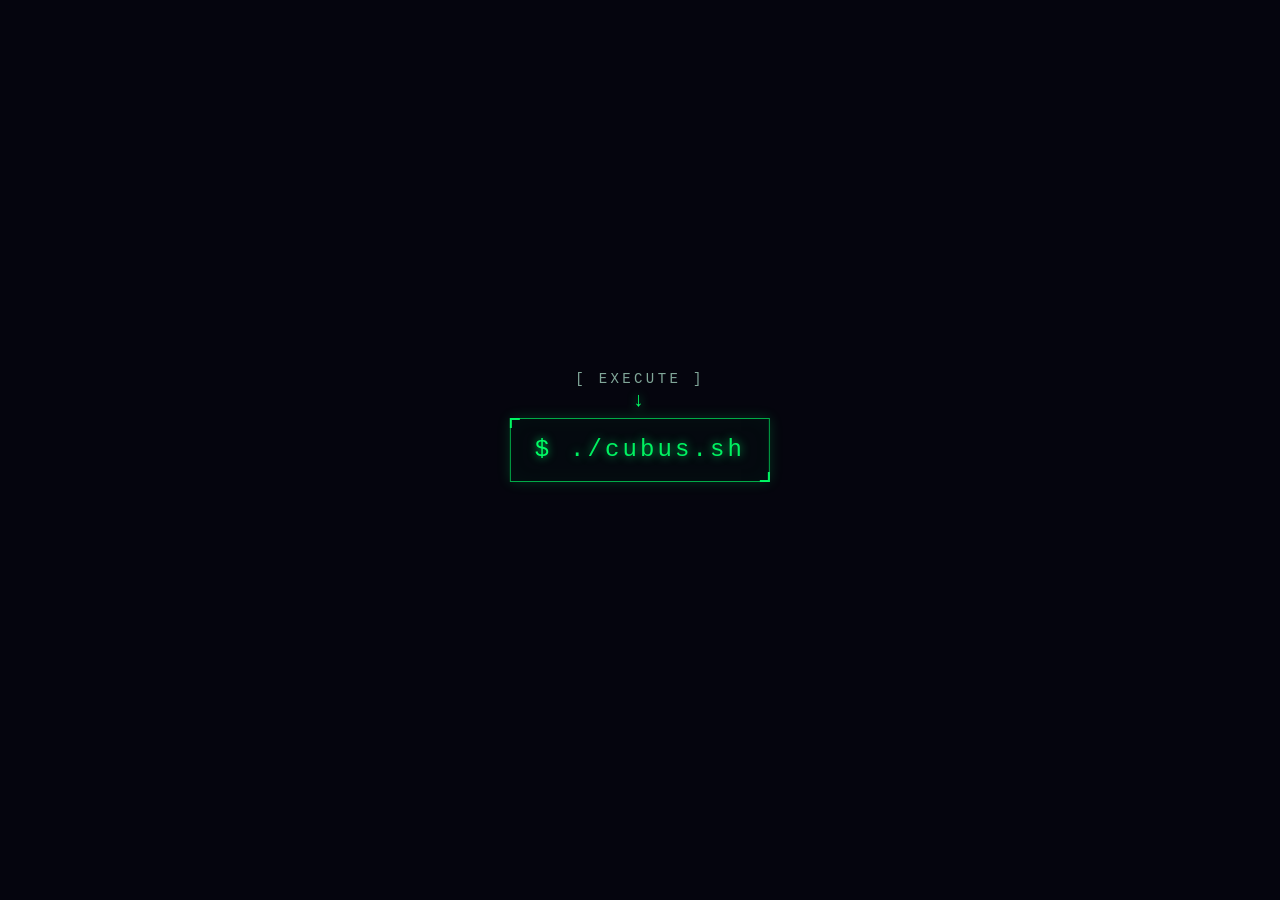
==== sites/main/index.html @ e2fb719c "Add Docker deployment for main site" ====
<!doctype html>
<html lang="en">
<head>
  <meta charset="utf-8">
  <meta name="viewport" content="width=device-width, initial-scale=1, viewport-fit=cover">
  <meta name="theme-color" content="#08080c">
  <title>cubus.sh</title>
  <link rel="stylesheet" href="static/css/style.css">
</head>
<body class="booting">
  <canvas id="scene" tabindex="0" aria-label="Interactive three-dimensional cubus navigation"></canvas>
  <button id="terminal-launch" class="terminal-header boot-launch" type="button" aria-label="Execute cubus.sh">
    <span class="prompt">$</span> ./cubus.sh
  </button>
  <div id="boot-prompt" class="boot-prompt" aria-hidden="false">
    <span>[ EXECUTE ]</span>
    <span class="boot-arrow" aria-hidden="true">↓</span>
  </div>
  <div class="corner-mark">SYS / DIMENSIONAL-01</div>
  <div class="hud"><span class="accent" id="mode">CORE ONLINE</span><br><span id="hint">CLICK THE CUBE TO SPLIT</span></div>

  <script src="static/js/script.js"></script>
</body>
</html>
---- sites/main/static/css/style.css ----
:root {
      color-scheme: dark;
      --void: #05050e;
      --signal: #00ff66;
      --signal-dim: rgba(0, 255, 102, .58);
      --ice: #efffff;
    }

    * { box-sizing: border-box; }

    html,
    body {
      width: 100%;
      height: 100%;
      margin: 0;
      overflow: hidden;
      background: var(--void);
    }

    body {
      position: relative;
      color: var(--ice);
      font-family: "SFMono-Regular", Consolas, "Liberation Mono", Menlo, monospace;
      -webkit-font-smoothing: antialiased;
    }

    #scene {
      display: block;
      width: 100vw;
      height: 100vh;
      outline: none;
      touch-action: none;
      cursor: default;
      opacity: 0;
      visibility: hidden;
      pointer-events: none;
      transition: opacity 180ms ease-out;
    }

    #scene.is-visible {
      opacity: 1;
      visibility: visible;
      pointer-events: auto;
    }

    .terminal-header {
      position: fixed;
      z-index: 2;
      top: max(18px, env(safe-area-inset-top));
      left: 50%;
      transform: translateX(-50%);
      padding: 8px 13px 9px;
      color: rgba(0, 255, 102, .82);
      background: rgba(8, 8, 12, .48);
      border: 1px solid rgba(0, 255, 102, .11);
      box-shadow: 0 0 18px rgba(0, 255, 102, .045);
      font-size: clamp(11px, 1.2vw, 13px);
      line-height: 1;
      letter-spacing: .16em;
      white-space: nowrap;
      user-select: none;
      pointer-events: none;
      appearance: none;
      border-radius: 0;
      font: inherit;
      transition:
        top 680ms cubic-bezier(.22, .8, .2, 1),
        transform 680ms cubic-bezier(.22, .8, .2, 1),
        padding 680ms cubic-bezier(.22, .8, .2, 1),
        font-size 680ms cubic-bezier(.22, .8, .2, 1),
        letter-spacing 680ms cubic-bezier(.22, .8, .2, 1),
        background 260ms ease,
        border-color 260ms ease,
        box-shadow 260ms ease,
        color 260ms ease;
    }

    .boot-launch {
      top: 50%;
      transform: translate(-50%, -50%);
      z-index: 4;
      padding: 17px 24px 18px;
      color: rgba(0, 255, 102, .94);
      background: rgba(5, 12, 17, .72);
      border-color: rgba(0, 255, 102, .66);
      box-shadow:
        0 0 12px rgba(0, 255, 102, .18),
        inset 0 0 20px rgba(0, 255, 102, .035);
      font-size: clamp(18px, 2.2vw, 24px);
      letter-spacing: .13em;
      cursor: pointer;
      pointer-events: auto;
      text-shadow: 0 0 10px rgba(0, 255, 102, .72);
    }

    .boot-launch::before,
    .boot-launch::after {
      position: absolute;
      width: 8px;
      height: 8px;
      content: "";
      border-color: rgba(0, 255, 102, .9);
      pointer-events: none;
    }

    .boot-launch::before {
      top: -1px;
      left: -1px;
      border-top: 2px solid;
      border-left: 2px solid;
    }

    .boot-launch::after {
      right: -1px;
      bottom: -1px;
      border-right: 2px solid;
      border-bottom: 2px solid;
    }

    .boot-launch:hover,
    .boot-launch:focus-visible {
      color: #ffffff;
      border-color: rgba(0, 255, 102, .98);
      background: rgba(0, 38, 30, .72);
      box-shadow:
        0 0 20px rgba(0, 255, 102, .3),
        inset 0 0 24px rgba(0, 255, 102, .09);
      outline: none;
    }

    .boot-launch.is-docking {
      top: max(18px, env(safe-area-inset-top));
      transform: translateX(-50%);
      padding: 8px 13px 9px;
      color: rgba(0, 255, 102, .82);
      background: rgba(8, 8, 12, .48);
      border-color: rgba(0, 255, 102, .11);
      box-shadow: 0 0 18px rgba(0, 255, 102, .045);
      font-size: clamp(11px, 1.2vw, 13px);
      letter-spacing: .16em;
      cursor: default;
      pointer-events: none;
      text-shadow: none;
    }

    .boot-prompt {
      position: fixed;
      z-index: 3;
      top: calc(50% - 78px);
      left: 50%;
      display: grid;
      gap: 8px;
      justify-items: center;
      color: rgba(197, 255, 229, .65);
      font-size: clamp(11px, 1.2vw, 14px);
      letter-spacing: .24em;
      line-height: 1;
      pointer-events: none;
      transform: translateX(-50%);
      transition: opacity 130ms ease, transform 180ms ease;
      user-select: none;
    }

    .boot-prompt.is-hidden {
      opacity: 0;
      transform: translate(-50%, -10px);
      visibility: hidden;
    }

    .boot-arrow {
      color: #00ff66;
      font-size: 20px;
      line-height: .7;
      text-shadow: 0 0 10px rgba(0, 255, 102, .8);
      animation: boot-arrow-pulse 1.15s ease-in-out infinite;
    }

    @keyframes boot-arrow-pulse {
      0%, 100% { opacity: .48; transform: translateY(-1px); }
      50% { opacity: 1; transform: translateY(4px); }
    }

    .terminal-header .prompt {
      color: var(--signal);
      text-shadow: 0 0 8px rgba(0, 255, 102, .7);
    }

    .hud {
      position: fixed;
      z-index: 2;
      right: max(20px, env(safe-area-inset-right));
      bottom: max(19px, env(safe-area-inset-bottom));
      color: rgba(222, 255, 243, .38);
      font-size: 9px;
      line-height: 1.55;
      letter-spacing: .15em;
      text-align: right;
      text-transform: uppercase;
      pointer-events: none;
      user-select: none;
      transition: opacity 240ms ease;
    }

    .hud .accent { color: rgba(0, 255, 102, .66); }

    .corner-mark {
      position: fixed;
      z-index: 2;
      left: max(20px, env(safe-area-inset-left));
      bottom: max(19px, env(safe-area-inset-bottom));
      color: rgba(255, 255, 255, .2);
      font-size: 9px;
      letter-spacing: .14em;
      pointer-events: none;
      user-select: none;
      transition: opacity 240ms ease;
    }

    body.booting .hud,
    body.booting .corner-mark {
      opacity: 0;
    }

    @media (max-width: 560px) {
      .terminal-header { letter-spacing: .1em; }
      .hud,
      .corner-mark { font-size: 8px; }
      .boot-prompt { letter-spacing: .16em; }
    }
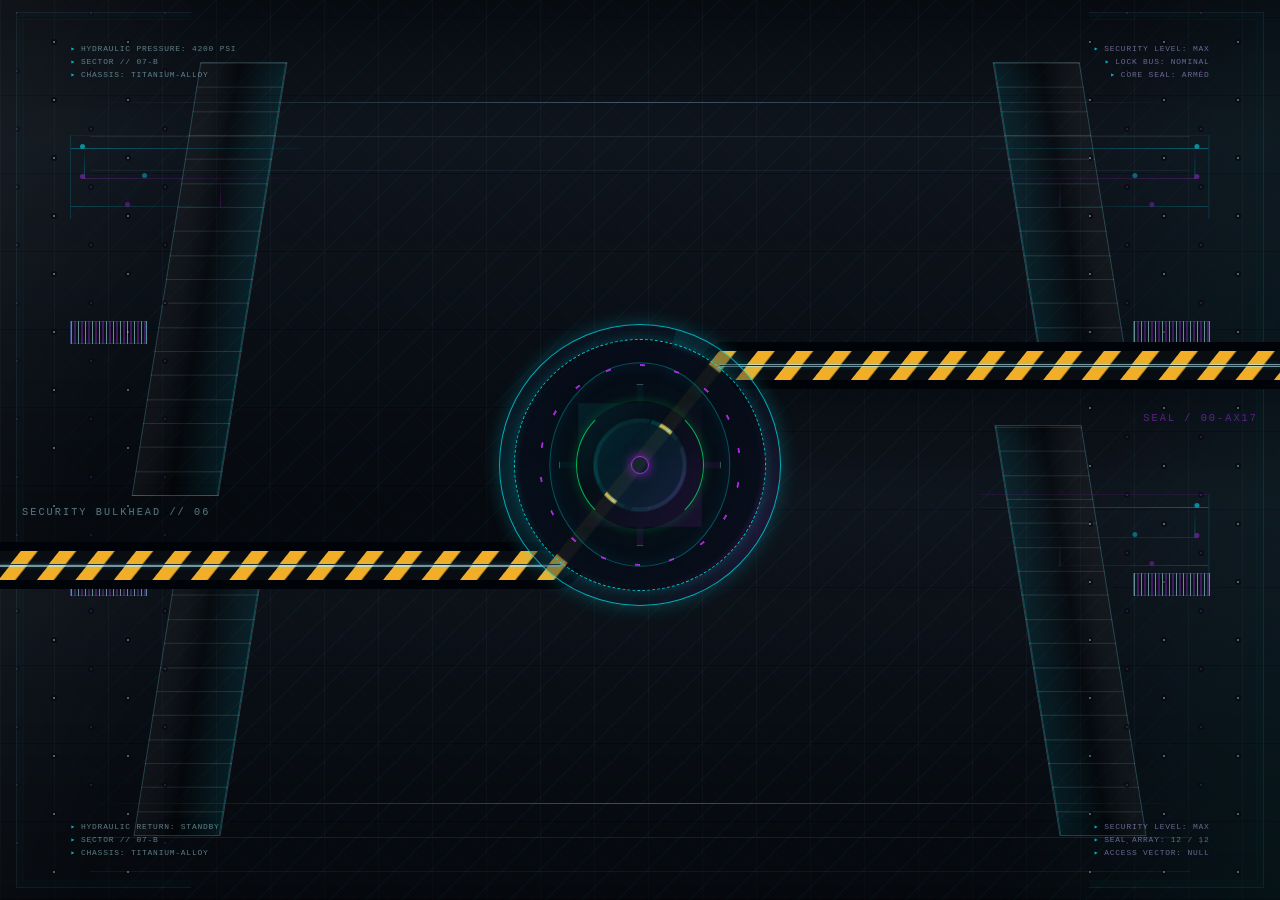
==== commit eb909d5b: "Refine bulkhead seam transition" ====
--- a/sites/main/index.html
+++ b/sites/main/index.html
@@ -9,13 +9,84 @@
 </head>
 <body class="booting">
   <canvas id="scene" tabindex="0" aria-label="Interactive three-dimensional cubus navigation"></canvas>
-  <button id="terminal-launch" class="terminal-header boot-launch" type="button" aria-label="Execute cubus.sh">
-    <span class="prompt">$</span> ./cubus.sh
+  <div id="bulkhead" class="bulkhead" aria-label="Security bulkhead locked">
+    <section class="bulkhead-panel bulkhead-panel--top" aria-hidden="true">
+      <div class="bulkhead-panel__grid"></div>
+      <svg class="bulkhead-panel__seam-art" viewBox="0 0 1600 900" preserveAspectRatio="none" aria-hidden="true">
+        <defs>
+          <pattern id="bulkhead-hazard-top" width="34" height="34" patternUnits="userSpaceOnUse" patternTransform="rotate(45)">
+            <rect width="34" height="34" fill="#090c11"></rect>
+            <rect width="15" height="34" fill="#f2ae26"></rect>
+          </pattern>
+        </defs>
+        <path class="bulkhead-seam__gasket" d="M 0 565 H 700 L 900 365 H 1600"></path>
+        <path class="bulkhead-seam__hazard" stroke="url(#bulkhead-hazard-top)" d="M 0 565 H 700 L 900 365 H 1600"></path>
+        <path class="bulkhead-seam__bevel" d="M 0 565 H 700 L 900 365 H 1600"></path>
+      </svg>
+      <div class="bulkhead-panel__bolt-field"></div>
+      <div class="bulkhead-panel__rib bulkhead-panel__rib--left"></div>
+      <div class="bulkhead-panel__rib bulkhead-panel__rib--right"></div>
+      <div class="bulkhead-panel__circuit bulkhead-panel__circuit--left"></div>
+      <div class="bulkhead-panel__circuit bulkhead-panel__circuit--right"></div>
+      <div class="bulkhead-panel__barcode bulkhead-panel__barcode--left"></div>
+      <div class="bulkhead-panel__barcode bulkhead-panel__barcode--right"></div>
+      <div class="bulkhead-panel__data bulkhead-panel__data--left">
+        <span>HYDRAULIC PRESSURE: 4200 PSI</span>
+        <span>SECTOR // 07-B</span>
+        <span>CHASSIS: TITANIUM-ALLOY</span>
+      </div>
+      <div class="bulkhead-panel__data bulkhead-panel__data--right">
+        <span>SECURITY LEVEL: MAX</span>
+        <span>LOCK BUS: NOMINAL</span>
+        <span>CORE SEAL: ARMED</span>
+      </div>
+      <span class="bulkhead-panel__stamp">SECURITY BULKHEAD // 06</span>
+      <span class="bulkhead-panel__serial">OBSIDIAN / LOCKED</span>
+    </section>
+    <section class="bulkhead-panel bulkhead-panel--bottom" aria-hidden="true">
+      <div class="bulkhead-panel__grid"></div>
+      <svg class="bulkhead-panel__seam-art" viewBox="0 0 1600 900" preserveAspectRatio="none" aria-hidden="true">
+        <defs>
+          <pattern id="bulkhead-hazard-bottom" width="34" height="34" patternUnits="userSpaceOnUse" patternTransform="rotate(45)">
+            <rect width="34" height="34" fill="#090c11"></rect>
+            <rect width="15" height="34" fill="#f2ae26"></rect>
+          </pattern>
+        </defs>
+        <path class="bulkhead-seam__gasket" d="M 0 565 H 700 L 900 365 H 1600"></path>
+        <path class="bulkhead-seam__hazard" stroke="url(#bulkhead-hazard-bottom)" d="M 0 565 H 700 L 900 365 H 1600"></path>
+        <path class="bulkhead-seam__bevel" d="M 0 565 H 700 L 900 365 H 1600"></path>
+      </svg>
+      <div class="bulkhead-panel__bolt-field"></div>
+      <div class="bulkhead-panel__rib bulkhead-panel__rib--left"></div>
+      <div class="bulkhead-panel__rib bulkhead-panel__rib--right"></div>
+      <div class="bulkhead-panel__circuit bulkhead-panel__circuit--left"></div>
+      <div class="bulkhead-panel__circuit bulkhead-panel__circuit--right"></div>
+      <div class="bulkhead-panel__barcode bulkhead-panel__barcode--left"></div>
+      <div class="bulkhead-panel__barcode bulkhead-panel__barcode--right"></div>
+      <div class="bulkhead-panel__data bulkhead-panel__data--left">
+        <span>HYDRAULIC RETURN: STANDBY</span>
+        <span>SECTOR // 07-B</span>
+        <span>CHASSIS: TITANIUM-ALLOY</span>
+      </div>
+      <div class="bulkhead-panel__data bulkhead-panel__data--right">
+        <span>SECURITY LEVEL: MAX</span>
+        <span>SEAL ARRAY: 12 / 12</span>
+        <span>ACCESS VECTOR: NULL</span>
+      </div>
+      <span class="bulkhead-panel__stamp">UNAUTHORIZED ACCESS PROHIBITED</span>
+      <span class="bulkhead-panel__serial">SEAL / 00-AX17</span>
+    </section>
+  </div>
+  <div class="terminal-header terminal-header--fixed" aria-label="cubus.sh terminal label">
+    <span class="prompt">$</span><span class="terminal-header__path">&nbsp;./cubus.sh</span>
+  </div>
+  <button id="terminal-launch" class="boot-launch" type="button" aria-label="Unlock security bulkhead">
+    <span class="dial-ring dial-ring--outer" aria-hidden="true"></span>
+    <span class="dial-ring dial-ring--middle" aria-hidden="true"></span>
+    <span class="dial-ring dial-ring--inner" aria-hidden="true"></span>
+    <span class="dial-lock" aria-hidden="true"></span>
+    <span class="dial-flare" aria-hidden="true"></span>
   </button>
-  <div id="boot-prompt" class="boot-prompt" aria-hidden="false">
-    <span>[ EXECUTE ]</span>
-    <span class="boot-arrow" aria-hidden="true">↓</span>
-  </div>
   <div class="corner-mark">SYS / DIMENSIONAL-01</div>
   <div class="hud"><span class="accent" id="mode">CORE ONLINE</span><br><span id="hint">CLICK THE CUBE TO SPLIT</span></div>
 
--- a/sites/main/static/css/style.css
+++ b/sites/main/static/css/style.css
@@ -1,229 +1,533 @@
-    :root {
-      color-scheme: dark;
-      --void: #05050e;
-      --signal: #00ff66;
-      --signal-dim: rgba(0, 255, 102, .58);
-      --ice: #efffff;
-    }
-
-    * { box-sizing: border-box; }
-
-    html,
-    body {
-      width: 100%;
-      height: 100%;
-      margin: 0;
-      overflow: hidden;
-      background: var(--void);
-    }
-
-    body {
-      position: relative;
-      color: var(--ice);
-      font-family: "SFMono-Regular", Consolas, "Liberation Mono", Menlo, monospace;
-      -webkit-font-smoothing: antialiased;
-    }
-
-    #scene {
-      display: block;
-      width: 100vw;
-      height: 100vh;
-      outline: none;
-      touch-action: none;
-      cursor: default;
-      opacity: 0;
-      visibility: hidden;
-      pointer-events: none;
-      transition: opacity 180ms ease-out;
-    }
-
-    #scene.is-visible {
-      opacity: 1;
-      visibility: visible;
-      pointer-events: auto;
-    }
-
-    .terminal-header {
-      position: fixed;
-      z-index: 2;
-      top: max(18px, env(safe-area-inset-top));
-      left: 50%;
-      transform: translateX(-50%);
-      padding: 8px 13px 9px;
-      color: rgba(0, 255, 102, .82);
-      background: rgba(8, 8, 12, .48);
-      border: 1px solid rgba(0, 255, 102, .11);
-      box-shadow: 0 0 18px rgba(0, 255, 102, .045);
-      font-size: clamp(11px, 1.2vw, 13px);
-      line-height: 1;
-      letter-spacing: .16em;
-      white-space: nowrap;
-      user-select: none;
-      pointer-events: none;
-      appearance: none;
-      border-radius: 0;
-      font: inherit;
-      transition:
-        top 680ms cubic-bezier(.22, .8, .2, 1),
-        transform 680ms cubic-bezier(.22, .8, .2, 1),
-        padding 680ms cubic-bezier(.22, .8, .2, 1),
-        font-size 680ms cubic-bezier(.22, .8, .2, 1),
-        letter-spacing 680ms cubic-bezier(.22, .8, .2, 1),
-        background 260ms ease,
-        border-color 260ms ease,
-        box-shadow 260ms ease,
-        color 260ms ease;
-    }
-
-    .boot-launch {
-      top: 50%;
-      transform: translate(-50%, -50%);
-      z-index: 4;
-      padding: 17px 24px 18px;
-      color: rgba(0, 255, 102, .94);
-      background: rgba(5, 12, 17, .72);
-      border-color: rgba(0, 255, 102, .66);
-      box-shadow:
-        0 0 12px rgba(0, 255, 102, .18),
-        inset 0 0 20px rgba(0, 255, 102, .035);
-      font-size: clamp(18px, 2.2vw, 24px);
-      letter-spacing: .13em;
-      cursor: pointer;
-      pointer-events: auto;
-      text-shadow: 0 0 10px rgba(0, 255, 102, .72);
-    }
-
-    .boot-launch::before,
-    .boot-launch::after {
-      position: absolute;
-      width: 8px;
-      height: 8px;
-      content: "";
-      border-color: rgba(0, 255, 102, .9);
-      pointer-events: none;
-    }
-
-    .boot-launch::before {
-      top: -1px;
-      left: -1px;
-      border-top: 2px solid;
-      border-left: 2px solid;
-    }
-
-    .boot-launch::after {
-      right: -1px;
-      bottom: -1px;
-      border-right: 2px solid;
-      border-bottom: 2px solid;
-    }
-
-    .boot-launch:hover,
-    .boot-launch:focus-visible {
-      color: #ffffff;
-      border-color: rgba(0, 255, 102, .98);
-      background: rgba(0, 38, 30, .72);
-      box-shadow:
-        0 0 20px rgba(0, 255, 102, .3),
-        inset 0 0 24px rgba(0, 255, 102, .09);
-      outline: none;
-    }
-
-    .boot-launch.is-docking {
-      top: max(18px, env(safe-area-inset-top));
-      transform: translateX(-50%);
-      padding: 8px 13px 9px;
-      color: rgba(0, 255, 102, .82);
-      background: rgba(8, 8, 12, .48);
-      border-color: rgba(0, 255, 102, .11);
-      box-shadow: 0 0 18px rgba(0, 255, 102, .045);
-      font-size: clamp(11px, 1.2vw, 13px);
-      letter-spacing: .16em;
-      cursor: default;
-      pointer-events: none;
-      text-shadow: none;
-    }
-
-    .boot-prompt {
-      position: fixed;
-      z-index: 3;
-      top: calc(50% - 78px);
-      left: 50%;
-      display: grid;
-      gap: 8px;
-      justify-items: center;
-      color: rgba(197, 255, 229, .65);
-      font-size: clamp(11px, 1.2vw, 14px);
-      letter-spacing: .24em;
-      line-height: 1;
-      pointer-events: none;
-      transform: translateX(-50%);
-      transition: opacity 130ms ease, transform 180ms ease;
-      user-select: none;
-    }
-
-    .boot-prompt.is-hidden {
-      opacity: 0;
-      transform: translate(-50%, -10px);
-      visibility: hidden;
-    }
-
-    .boot-arrow {
-      color: #00ff66;
-      font-size: 20px;
-      line-height: .7;
-      text-shadow: 0 0 10px rgba(0, 255, 102, .8);
-      animation: boot-arrow-pulse 1.15s ease-in-out infinite;
-    }
-
-    @keyframes boot-arrow-pulse {
-      0%, 100% { opacity: .48; transform: translateY(-1px); }
-      50% { opacity: 1; transform: translateY(4px); }
-    }
-
-    .terminal-header .prompt {
-      color: var(--signal);
-      text-shadow: 0 0 8px rgba(0, 255, 102, .7);
-    }
-
-    .hud {
-      position: fixed;
-      z-index: 2;
-      right: max(20px, env(safe-area-inset-right));
-      bottom: max(19px, env(safe-area-inset-bottom));
-      color: rgba(222, 255, 243, .38);
-      font-size: 9px;
-      line-height: 1.55;
-      letter-spacing: .15em;
-      text-align: right;
-      text-transform: uppercase;
-      pointer-events: none;
-      user-select: none;
-      transition: opacity 240ms ease;
-    }
-
-    .hud .accent { color: rgba(0, 255, 102, .66); }
-
-    .corner-mark {
-      position: fixed;
-      z-index: 2;
-      left: max(20px, env(safe-area-inset-left));
-      bottom: max(19px, env(safe-area-inset-bottom));
-      color: rgba(255, 255, 255, .2);
-      font-size: 9px;
-      letter-spacing: .14em;
-      pointer-events: none;
-      user-select: none;
-      transition: opacity 240ms ease;
-    }
-
-    body.booting .hud,
-    body.booting .corner-mark {
-      opacity: 0;
-    }
-
-    @media (max-width: 560px) {
-      .terminal-header { letter-spacing: .1em; }
-      .hud,
-      .corner-mark { font-size: 8px; }
-      .boot-prompt { letter-spacing: .16em; }
-    }
+:root {
+  color-scheme: dark;
+  --void: #05050e;
+  --signal: #00ff66;
+  --signal-dim: rgba(0, 255, 102, .58);
+  --ice: #efffff;
+  --cyan: #00f0ff;
+  --purple: #c62cff;
+  --gunmetal: #0c121a;
+}
+
+* { box-sizing: border-box; }
+
+html,
+body {
+  width: 100%;
+  height: 100%;
+  margin: 0;
+  overflow: hidden;
+  background: var(--void);
+}
+
+body {
+  position: relative;
+  color: var(--ice);
+  font-family: "SFMono-Regular", Consolas, "Liberation Mono", Menlo, monospace;
+  -webkit-font-smoothing: antialiased;
+}
+
+#scene {
+  display: block;
+  width: 100vw;
+  height: 100vh;
+  outline: none;
+  touch-action: none;
+  cursor: default;
+  opacity: 1;
+  visibility: visible;
+  pointer-events: none;
+}
+
+#scene.is-visible { pointer-events: auto; }
+
+.bulkhead {
+  position: fixed;
+  z-index: 5;
+  inset: 0;
+  overflow: hidden;
+  pointer-events: none;
+}
+
+.bulkhead[hidden] { display: none; }
+
+.bulkhead-panel {
+  position: absolute;
+  z-index: 1;
+  left: 0;
+  width: 100%;
+  height: 62.777778%;
+  overflow: hidden;
+  isolation: isolate;
+  background-color: #090e15;
+  background-image:
+    linear-gradient(105deg, rgba(255, 255, 255, .035), transparent 16%, transparent 79%, rgba(0, 240, 255, .045)),
+    linear-gradient(0deg, rgba(0, 0, 0, .42), transparent 38%, rgba(87, 109, 127, .075) 75%, rgba(0, 0, 0, .22)),
+    repeating-linear-gradient(90deg, rgba(173, 215, 231, .035) 0 1px, transparent 1px 54px),
+    repeating-linear-gradient(0deg, rgba(0, 0, 0, .32) 0 1px, transparent 1px 78px);
+  border-color: rgba(153, 205, 222, .17);
+  border-style: solid;
+  will-change: transform;
+  transition: transform 800ms cubic-bezier(.65, 0, .35, 1), filter 180ms ease;
+}
+
+.bulkhead-panel::after {
+  position: absolute;
+  z-index: 1;
+  right: 7%;
+  left: 7%;
+  height: 1px;
+  content: "";
+  background: linear-gradient(90deg, transparent, rgba(167, 230, 255, .32), transparent);
+  box-shadow: 0 34px 0 rgba(129, 172, 194, .12), 0 68px 0 rgba(129, 172, 194, .08);
+}
+
+.bulkhead-panel--top {
+  top: 0;
+  border-width: 0 0 1px;
+  clip-path: polygon(
+    0 0,
+    100% 0,
+    100% 64.601770%,
+    56.25% 64.601770%,
+    43.75% 100%,
+    0 100%
+  );
+}
+
+.bulkhead-panel--top::after { top: 18%; }
+
+.bulkhead-panel--bottom {
+  top: 40.555556%;
+  bottom: auto;
+  height: 59.444444%;
+  border-width: 1px 0 0;
+  clip-path: polygon(
+    0 37.383178%,
+    43.75% 37.383178%,
+    56.25% 0,
+    100% 0,
+    100% 100%,
+    0 100%
+  );
+}
+
+.bulkhead-panel--bottom::after { bottom: 18%; }
+
+.bulkhead.is-authenticating .bulkhead-panel { filter: brightness(1.16) saturate(1.15); }
+.bulkhead.is-opening .bulkhead-panel--top { transform: translateY(-104%); }
+.bulkhead.is-opening .bulkhead-panel--bottom { transform: translateY(104%); }
+
+.bulkhead-panel__grid {
+  position: absolute;
+  inset: 0;
+  opacity: .45;
+  background:
+    linear-gradient(135deg, transparent 48%, rgba(0, 240, 255, .09) 49% 50%, transparent 51%) 0 0 / 36px 36px,
+    linear-gradient(45deg, transparent 48%, rgba(198, 44, 255, .06) 49% 50%, transparent 51%) 0 0 / 36px 36px;
+  mask-image: linear-gradient(90deg, transparent, #000 15% 85%, transparent);
+}
+
+.bulkhead-panel__seam-art {
+  position: absolute;
+  z-index: 4;
+  top: 0;
+  left: 0;
+  width: 100vw;
+  height: 100vh;
+  overflow: visible;
+  pointer-events: none;
+}
+
+.bulkhead-panel--bottom .bulkhead-panel__seam-art { top: -40.555556vh; }
+
+.bulkhead-seam__gasket,
+.bulkhead-seam__hazard,
+.bulkhead-seam__bevel {
+  fill: none;
+  stroke-linecap: butt;
+  stroke-linejoin: bevel;
+}
+
+.bulkhead-seam__gasket {
+  stroke: rgba(1, 4, 8, .98);
+  stroke-width: 46;
+}
+
+.bulkhead-seam__hazard {
+  stroke-width: 28;
+}
+
+.bulkhead-seam__bevel {
+  stroke: rgba(203, 244, 255, .56);
+  stroke-width: 2;
+  filter: drop-shadow(0 0 2px rgba(0, 240, 255, .46));
+}
+
+.bulkhead-panel__bolt-field {
+  position: absolute;
+  z-index: 1;
+  inset: 12px 16px;
+  opacity: .68;
+  background:
+    radial-gradient(circle, rgba(217, 244, 248, .5) 0 1px, rgba(5, 9, 14, .95) 1.5px 3px, transparent 3.5px) 0 0 / 74px 58px,
+    radial-gradient(circle, rgba(198, 44, 255, .28) 0 1px, rgba(5, 9, 14, .9) 1.5px 2.8px, transparent 3.2px) 37px 29px / 74px 58px;
+  border: 1px solid rgba(160, 209, 224, .13);
+  box-shadow: inset 0 0 0 6px rgba(0, 0, 0, .12), inset 0 0 0 7px rgba(0, 240, 255, .035);
+  mask-image: linear-gradient(90deg, #000 0 14%, transparent 14% 86%, #000 86% 100%);
+}
+
+.bulkhead-panel__circuit {
+  position: absolute;
+  z-index: 2;
+  top: 24%;
+  width: 18%;
+  height: 84px;
+  opacity: .54;
+  background:
+    linear-gradient(90deg, rgba(0, 240, 255, .58), rgba(0, 240, 255, .08)) 0 12px / 100% 1px no-repeat,
+    linear-gradient(90deg, rgba(198, 44, 255, .42), rgba(198, 44, 255, .04)) 12px 42px / calc(100% - 12px) 1px no-repeat,
+    linear-gradient(90deg, rgba(0, 240, 255, .38), transparent) 0 70px / 74% 1px no-repeat,
+    linear-gradient(0deg, rgba(0, 240, 255, .5), transparent) 13px 12px / 1px 31px no-repeat,
+    linear-gradient(0deg, rgba(198, 44, 255, .45), transparent) 65% 42px / 1px 29px no-repeat;
+  border-left: 1px solid rgba(0, 240, 255, .26);
+  border-top: 1px solid rgba(198, 44, 255, .18);
+}
+
+.bulkhead-panel__circuit::after {
+  position: absolute;
+  top: 8px;
+  left: 9px;
+  width: 5px;
+  height: 5px;
+  content: "";
+  background: #00f0ff;
+  border-radius: 50%;
+  box-shadow: 0 30px 0 rgba(198, 44, 255, .78), 62px 29px 0 rgba(0, 240, 255, .7), 45px 58px 0 rgba(198, 44, 255, .62);
+}
+
+.bulkhead-panel__circuit--left { left: 5.5%; }
+.bulkhead-panel__circuit--right { right: 5.5%; transform: scaleX(-1); }
+
+.bulkhead-panel__barcode {
+  position: absolute;
+  z-index: 3;
+  width: clamp(54px, 6vw, 88px);
+  height: 23px;
+  opacity: .62;
+  border: 1px solid rgba(0, 240, 255, .28);
+  background:
+    repeating-linear-gradient(90deg, rgba(194, 250, 255, .84) 0 1px, transparent 1px 3px, rgba(198, 44, 255, .5) 3px 5px, transparent 5px 7px),
+    rgba(3, 13, 19, .66);
+  box-shadow: inset 0 0 8px rgba(0, 240, 255, .12);
+}
+
+.bulkhead-panel__barcode--left { left: 5.5%; }
+.bulkhead-panel__barcode--right { right: 5.5%; }
+.bulkhead-panel--top .bulkhead-panel__barcode { top: 57%; }
+.bulkhead-panel--bottom .bulkhead-panel__barcode { bottom: 57%; }
+
+.bulkhead-panel__data {
+  position: absolute;
+  z-index: 3;
+  display: grid;
+  gap: 5px;
+  color: rgba(187, 230, 239, .5);
+  font-size: clamp(7px, .62vw, 9px);
+  line-height: 1;
+  letter-spacing: .1em;
+  text-shadow: 0 0 7px rgba(0, 240, 255, .14);
+}
+
+.bulkhead-panel__data span::before {
+  margin-right: 5px;
+  color: rgba(0, 240, 255, .74);
+  content: "▸";
+}
+
+.bulkhead-panel__data--left { left: 5.5%; text-align: left; }
+.bulkhead-panel__data--right { right: 5.5%; color: rgba(213, 182, 255, .5); text-align: right; }
+.bulkhead-panel--top .bulkhead-panel__data { top: 8%; }
+.bulkhead-panel--bottom .bulkhead-panel__data { bottom: 8%; }
+
+.bulkhead-panel__rib {
+  position: absolute;
+  top: 11%;
+  bottom: 12%;
+  width: clamp(34px, 6.8vw, 98px);
+  border: 1px solid rgba(169, 220, 235, .18);
+  background:
+    linear-gradient(90deg, rgba(255, 255, 255, .06), rgba(0, 0, 0, .36) 45%, rgba(0, 240, 255, .08)),
+    repeating-linear-gradient(0deg, transparent 0 23px, rgba(159, 214, 231, .18) 23px 24px);
+  box-shadow: inset 9px 0 17px rgba(0, 0, 0, .28), inset -1px 0 rgba(0, 240, 255, .22);
+  transform: skewX(-9deg);
+}
+
+.bulkhead-panel__rib--left { left: 13%; }
+.bulkhead-panel__rib--right { right: 13%; transform: skewX(9deg) scaleX(-1); }
+
+.bulkhead-panel__stamp,
+.bulkhead-panel__serial {
+  position: absolute;
+  z-index: 3;
+  color: rgba(208, 241, 248, .45);
+  font-size: clamp(8px, .8vw, 11px);
+  letter-spacing: .2em;
+  text-shadow: 0 0 8px rgba(0, 240, 255, .16);
+}
+
+.bulkhead-panel__stamp { left: max(22px, env(safe-area-inset-left)); }
+.bulkhead-panel__serial { right: max(22px, env(safe-area-inset-right)); color: rgba(198, 44, 255, .46); }
+.bulkhead-panel--top .bulkhead-panel__stamp,
+.bulkhead-panel--top .bulkhead-panel__serial { bottom: 46px; }
+.bulkhead-panel--bottom .bulkhead-panel__stamp,
+.bulkhead-panel--bottom .bulkhead-panel__serial { top: 46px; }
+
+.terminal-header {
+  position: fixed;
+  z-index: 8;
+  top: max(18px, env(safe-area-inset-top));
+  left: 50%;
+  display: flex;
+  flex-wrap: nowrap;
+  align-items: center;
+  justify-content: center;
+  width: clamp(166px, 20vw, 220px);
+  height: 35px;
+  padding: 0;
+  color: rgba(0, 255, 102, .82);
+  background: rgba(8, 8, 12, .48);
+  border: 1px solid rgba(0, 255, 102, .11);
+  box-shadow: 0 0 18px rgba(0, 255, 102, .045);
+  font: inherit;
+  font-size: clamp(11px, 1.2vw, 13px);
+  line-height: 1;
+  letter-spacing: .16em;
+  text-decoration: none;
+  white-space: nowrap;
+  user-select: none;
+  pointer-events: none;
+  appearance: none;
+  border-radius: 0;
+  opacity: 0;
+  visibility: hidden;
+  transform: translateX(-50%);
+  transition:
+    opacity 260ms ease,
+    visibility 0s linear 260ms;
+}
+
+.bulkhead.is-opening ~ .terminal-header {
+  opacity: 1;
+  visibility: visible;
+  transition-delay: 0s;
+}
+
+.terminal-header__path { white-space: nowrap; }
+
+.boot-launch {
+  position: fixed;
+  z-index: 7;
+  top: 51.666667%;
+  left: 50%;
+  display: grid;
+  place-items: center;
+  width: clamp(196px, 25vw, 282px);
+  height: clamp(196px, 25vw, 282px);
+  padding: 0;
+  color: rgba(218, 255, 249, .95);
+  background:
+    radial-gradient(circle at center, rgba(4, 29, 39, .94) 0 21%, rgba(0, 240, 255, .11) 22% 23%, rgba(5, 14, 22, .94) 24% 61%, rgba(0, 0, 0, .32) 62%),
+    conic-gradient(from 15deg, rgba(0, 240, 255, .14), transparent 12%, rgba(198, 44, 255, .12) 28%, transparent 45%, rgba(0, 240, 255, .12) 68%, transparent 86%);
+  border: 1px solid rgba(0, 240, 255, .7);
+  border-radius: 50%;
+  box-shadow: 0 0 18px rgba(0, 240, 255, .24), inset 0 0 30px rgba(0, 240, 255, .09), inset 0 0 72px rgba(198, 44, 255, .06);
+  font: inherit;
+  font-size: clamp(15px, 1.7vw, 20px);
+  letter-spacing: .1em;
+  cursor: pointer;
+  pointer-events: auto;
+  appearance: none;
+  transform: translate(-50%, -50%);
+  transition: opacity 180ms ease, transform 280ms cubic-bezier(.65, 0, .35, 1), border-color 180ms ease, box-shadow 180ms ease;
+}
+
+.boot-launch::before,
+.boot-launch::after {
+  position: absolute;
+  width: 68%;
+  height: 68%;
+  content: "";
+  pointer-events: none;
+}
+
+.boot-launch::before {
+  border: 1px solid rgba(0, 240, 255, .3);
+  border-radius: 42% 58% 43% 57%;
+  box-shadow: inset 0 0 18px rgba(0, 240, 255, .08);
+  transform: rotate(45deg);
+}
+
+.boot-launch::after {
+  width: 16px;
+  height: 16px;
+  border: 1px solid rgba(198, 44, 255, .85);
+  border-radius: 50%;
+  box-shadow: 0 0 12px rgba(198, 44, 255, .7);
+}
+
+.dial-ring,
+.dial-lock,
+.dial-flare {
+  position: absolute;
+  pointer-events: none;
+}
+
+.dial-ring { border-radius: 50%; }
+
+.dial-ring--outer {
+  inset: 5%;
+  border: 1px dashed rgba(0, 240, 255, .82);
+  box-shadow: 0 0 14px rgba(0, 240, 255, .26);
+  animation: dial-spin 10s linear infinite;
+}
+
+.dial-ring--middle {
+  inset: 14%;
+  border: 2px solid transparent;
+  background: repeating-conic-gradient(from 0deg, rgba(198, 44, 255, .86) 0 3deg, transparent 3deg 20deg) border-box;
+  -webkit-mask: linear-gradient(#000 0 0) padding-box, linear-gradient(#000 0 0);
+  -webkit-mask-composite: xor;
+  mask-composite: exclude;
+  animation: dial-spin-reverse 6.4s linear infinite;
+}
+
+.dial-ring--inner {
+  inset: 27%;
+  border: 1px solid rgba(0, 255, 102, .68);
+  border-top-color: transparent;
+  border-bottom-color: transparent;
+  box-shadow: 0 0 12px rgba(0, 255, 102, .2);
+  animation: dial-spin 3.8s linear infinite;
+}
+
+.dial-lock {
+  width: 58%;
+  height: 58%;
+  border: 1px solid rgba(194, 250, 255, .24);
+  clip-path: polygon(48% 0, 52% 0, 52% 12%, 88% 12%, 88% 48%, 100% 48%, 100% 52%, 88% 52%, 88% 88%, 52% 88%, 52% 100%, 48% 100%, 48% 88%, 12% 88%, 12% 52%, 0 52%, 0 48%, 12% 48%, 12% 12%, 48% 12%);
+  background: linear-gradient(135deg, rgba(0, 240, 255, .12), transparent 40%, rgba(198, 44, 255, .13));
+  transition: transform 300ms cubic-bezier(.22, .8, .2, 1), border-color 160ms ease;
+}
+
+.dial-flare {
+  width: 1px;
+  height: 1px;
+  opacity: 0;
+  background: #efffff;
+  border-radius: 50%;
+  box-shadow: 0 0 0 0 rgba(0, 240, 255, 0), 0 0 0 0 rgba(198, 44, 255, 0);
+}
+
+.boot-launch:hover,
+.boot-launch:focus-visible {
+  color: #ffffff;
+  border-color: rgba(0, 240, 255, 1);
+  box-shadow: 0 0 25px rgba(0, 240, 255, .52), 0 0 56px rgba(198, 44, 255, .2), inset 0 0 36px rgba(0, 240, 255, .13);
+  outline: none;
+}
+
+.boot-launch:hover .dial-ring--outer,
+.boot-launch:focus-visible .dial-ring--outer { animation-duration: 3.8s; }
+.boot-launch:hover .dial-ring--middle,
+.boot-launch:focus-visible .dial-ring--middle { animation-duration: 2.7s; }
+.boot-launch:hover .dial-ring--inner,
+.boot-launch:focus-visible .dial-ring--inner { animation-duration: 1.5s; }
+
+.boot-launch.is-authenticating {
+  border-color: rgba(235, 255, 255, 1);
+  box-shadow: 0 0 22px rgba(0, 240, 255, .8), 0 0 68px rgba(198, 44, 255, .45), inset 0 0 46px rgba(0, 240, 255, .22);
+}
+
+.boot-launch.is-authenticating .dial-ring { animation: none; }
+.boot-launch.is-authenticating .dial-ring--outer { transform: rotate(37deg); }
+.boot-launch.is-authenticating .dial-ring--middle { transform: rotate(-68deg); }
+.boot-launch.is-authenticating .dial-ring--inner { transform: rotate(90deg); }
+.boot-launch.is-authenticating .dial-lock { border-color: rgba(255, 255, 255, .9); transform: rotate(45deg) scale(.92); }
+.boot-launch.is-authenticating .dial-flare { animation: auth-flare 300ms ease-out forwards; }
+
+.boot-launch.is-releasing {
+  opacity: 0;
+  pointer-events: none;
+  transform: translate(-50%, -50%) scale(.76);
+}
+
+.terminal-header .prompt {
+  color: var(--signal);
+  text-shadow: 0 0 8px rgba(0, 255, 102, .7);
+}
+
+.hud {
+  position: fixed;
+  z-index: 2;
+  right: max(20px, env(safe-area-inset-right));
+  bottom: max(19px, env(safe-area-inset-bottom));
+  color: rgba(222, 255, 243, .38);
+  font-size: 9px;
+  line-height: 1.55;
+  letter-spacing: .15em;
+  text-align: right;
+  text-transform: uppercase;
+  pointer-events: none;
+  user-select: none;
+  transition: opacity 240ms ease;
+}
+
+.hud .accent { color: rgba(0, 255, 102, .66); }
+
+.corner-mark {
+  position: fixed;
+  z-index: 2;
+  left: max(20px, env(safe-area-inset-left));
+  bottom: max(19px, env(safe-area-inset-bottom));
+  color: rgba(255, 255, 255, .2);
+  font-size: 9px;
+  letter-spacing: .14em;
+  pointer-events: none;
+  user-select: none;
+  transition: opacity 240ms ease;
+}
+
+body.booting .hud,
+body.booting .corner-mark { opacity: 0; }
+
+@keyframes dial-spin { to { transform: rotate(360deg); } }
+@keyframes dial-spin-reverse { to { transform: rotate(-360deg); } }
+
+@keyframes auth-flare {
+  0% { opacity: 0; transform: scale(1); }
+  34% { opacity: 1; transform: scale(170); box-shadow: 0 0 1px 18px rgba(0, 240, 255, .95), 0 0 42px 34px rgba(198, 44, 255, .58); }
+  100% { opacity: 0; transform: scale(280); box-shadow: 0 0 2px 34px rgba(0, 240, 255, 0), 0 0 72px 62px rgba(198, 44, 255, 0); }
+}
+
+@media (max-width: 560px) {
+  .terminal-header { letter-spacing: .1em; }
+  .bulkhead-panel__rib { top: 15%; bottom: 15%; }
+  .bulkhead-panel__rib--left { left: 8%; }
+  .bulkhead-panel__rib--right { right: 8%; }
+  .bulkhead-panel__serial { display: none; }
+  .bulkhead-panel__stamp { font-size: 7px; letter-spacing: .14em; }
+  .bulkhead-panel__data { gap: 4px; font-size: 6px; letter-spacing: .06em; }
+  .bulkhead-panel__circuit { width: 15%; opacity: .38; }
+  .bulkhead-panel__barcode { height: 18px; }
+  .hud,
+  .corner-mark { font-size: 8px; }
+}
+
+@media (prefers-reduced-motion: reduce) {
+  .bulkhead-panel,
+  .terminal-header,
+  .boot-launch,
+  .dial-lock { transition-duration: 1ms; }
+  .dial-ring { animation: none !important; }
+}
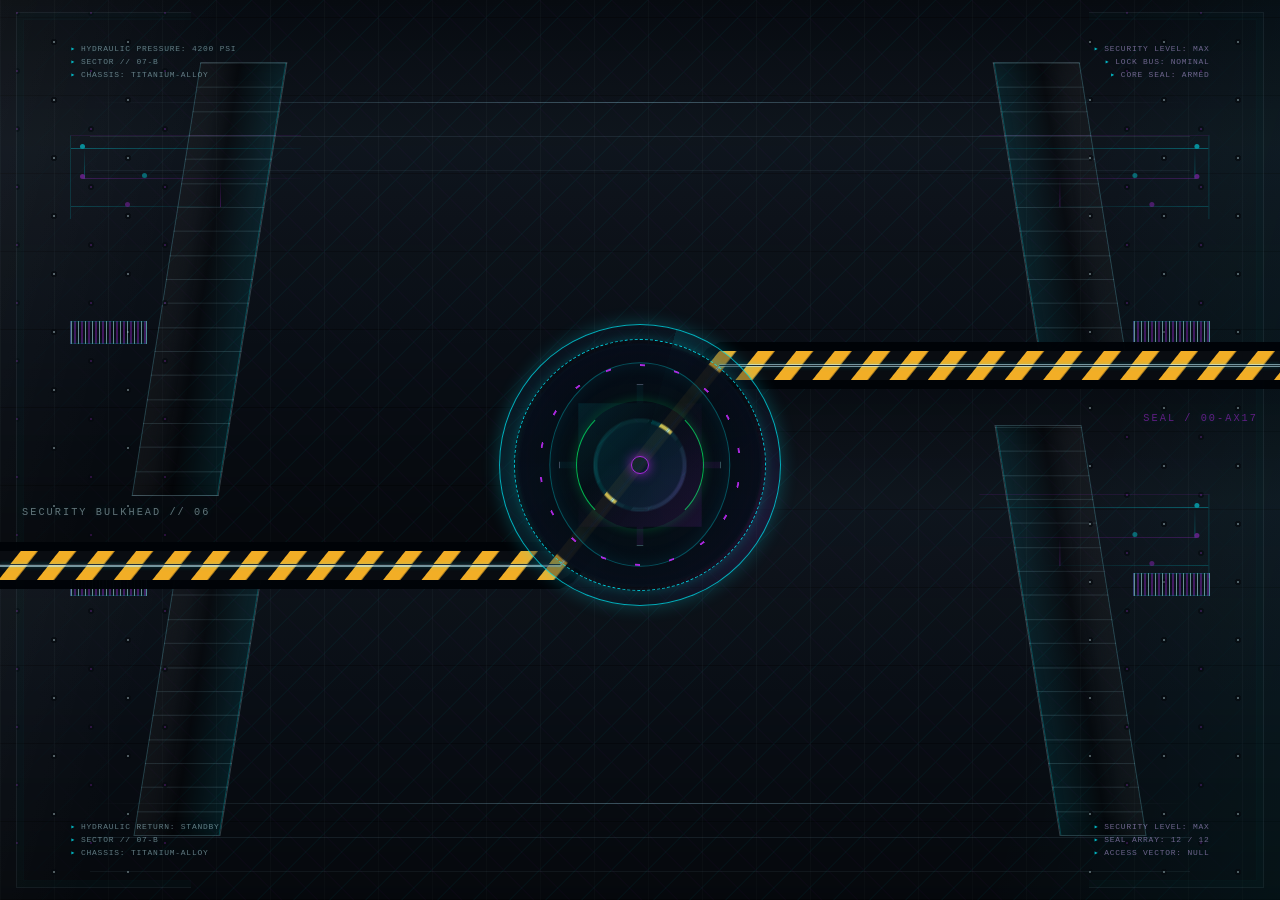
==== commit 443df6d7: "Show grid directly after bulkhead opens" ====
--- a/sites/main/index.html
+++ b/sites/main/index.html
@@ -88,7 +88,7 @@
     <span class="dial-flare" aria-hidden="true"></span>
   </button>
   <div class="corner-mark">SYS / DIMENSIONAL-01</div>
-  <div class="hud"><span class="accent" id="mode">CORE ONLINE</span><br><span id="hint">CLICK THE CUBE TO SPLIT</span></div>
+  <div class="hud"><span class="accent" id="mode">GRID ONLINE</span><br><span id="hint">SELECT A DIMENSION</span></div>
 
   <script src="static/js/script.js"></script>
 </body>
--- a/sites/main/static/css/style.css
+++ b/sites/main/static/css/style.css
@@ -285,7 +285,7 @@
 
 .terminal-header {
   position: fixed;
-  z-index: 8;
+  z-index: 2;
   top: max(18px, env(safe-area-inset-top));
   left: 50%;
   display: flex;
@@ -309,18 +309,10 @@
   pointer-events: none;
   appearance: none;
   border-radius: 0;
-  opacity: 0;
-  visibility: hidden;
-  transform: translateX(-50%);
-  transition:
-    opacity 260ms ease,
-    visibility 0s linear 260ms;
-}
-
-.bulkhead.is-opening ~ .terminal-header {
   opacity: 1;
   visibility: visible;
-  transition-delay: 0s;
+  transform: translateX(-50%);
+  transition: none;
 }
 
 .terminal-header__path { white-space: nowrap; }
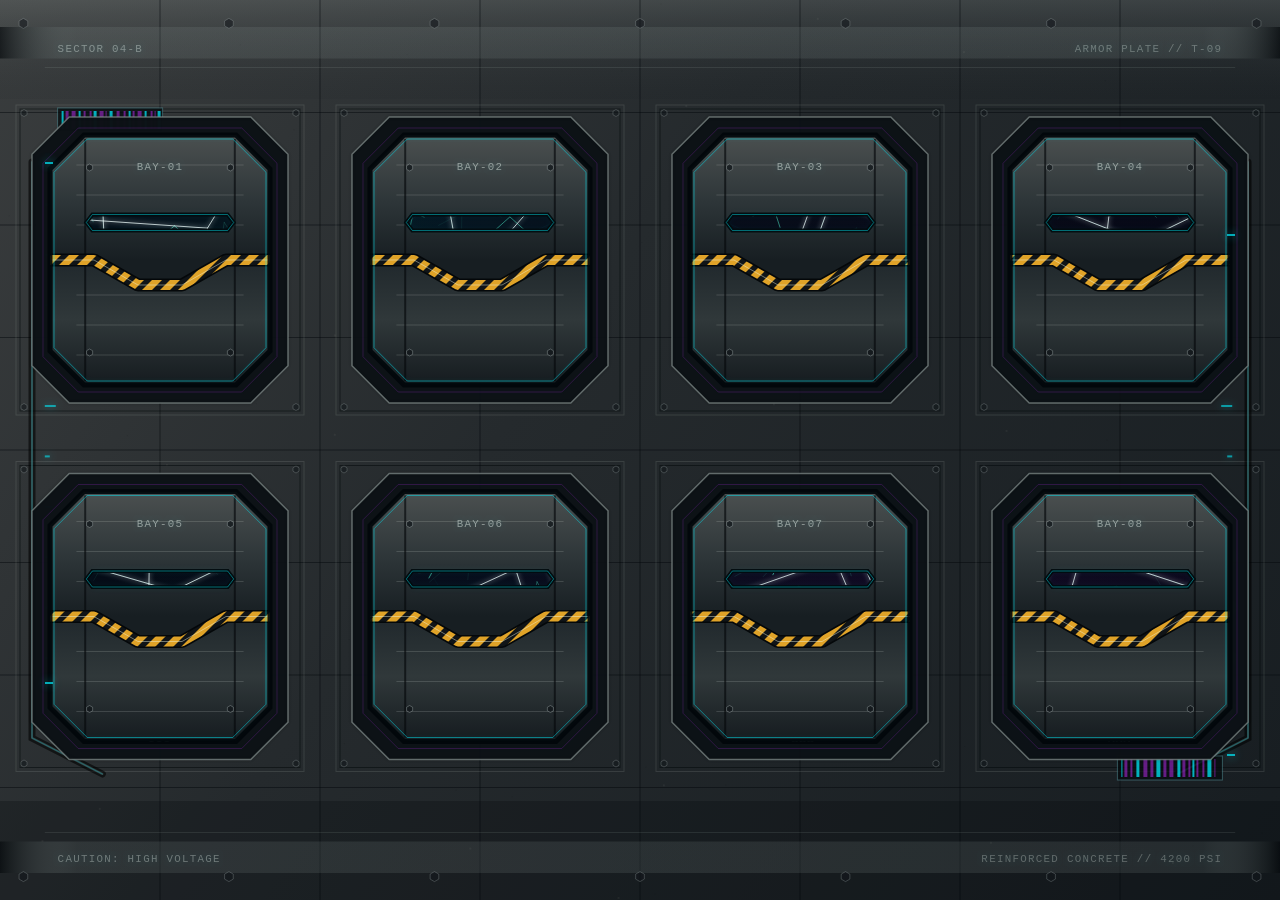
==== commit ed77cbf2: "Add per-bay bunker shutter apertures" ====
--- a/sites/main/index.html
+++ b/sites/main/index.html
@@ -7,88 +7,15 @@
   <title>cubus.sh</title>
   <link rel="stylesheet" href="static/css/style.css">
 </head>
-<body class="booting">
+<body>
   <canvas id="scene" tabindex="0" aria-label="Interactive three-dimensional cubus navigation"></canvas>
-  <div id="bulkhead" class="bulkhead" aria-label="Security bulkhead locked">
-    <section class="bulkhead-panel bulkhead-panel--top" aria-hidden="true">
-      <div class="bulkhead-panel__grid"></div>
-      <svg class="bulkhead-panel__seam-art" viewBox="0 0 1600 900" preserveAspectRatio="none" aria-hidden="true">
-        <defs>
-          <pattern id="bulkhead-hazard-top" width="34" height="34" patternUnits="userSpaceOnUse" patternTransform="rotate(45)">
-            <rect width="34" height="34" fill="#090c11"></rect>
-            <rect width="15" height="34" fill="#f2ae26"></rect>
-          </pattern>
-        </defs>
-        <path class="bulkhead-seam__gasket" d="M 0 565 H 700 L 900 365 H 1600"></path>
-        <path class="bulkhead-seam__hazard" stroke="url(#bulkhead-hazard-top)" d="M 0 565 H 700 L 900 365 H 1600"></path>
-        <path class="bulkhead-seam__bevel" d="M 0 565 H 700 L 900 365 H 1600"></path>
-      </svg>
-      <div class="bulkhead-panel__bolt-field"></div>
-      <div class="bulkhead-panel__rib bulkhead-panel__rib--left"></div>
-      <div class="bulkhead-panel__rib bulkhead-panel__rib--right"></div>
-      <div class="bulkhead-panel__circuit bulkhead-panel__circuit--left"></div>
-      <div class="bulkhead-panel__circuit bulkhead-panel__circuit--right"></div>
-      <div class="bulkhead-panel__barcode bulkhead-panel__barcode--left"></div>
-      <div class="bulkhead-panel__barcode bulkhead-panel__barcode--right"></div>
-      <div class="bulkhead-panel__data bulkhead-panel__data--left">
-        <span>HYDRAULIC PRESSURE: 4200 PSI</span>
-        <span>SECTOR // 07-B</span>
-        <span>CHASSIS: TITANIUM-ALLOY</span>
-      </div>
-      <div class="bulkhead-panel__data bulkhead-panel__data--right">
-        <span>SECURITY LEVEL: MAX</span>
-        <span>LOCK BUS: NOMINAL</span>
-        <span>CORE SEAL: ARMED</span>
-      </div>
-      <span class="bulkhead-panel__stamp">SECURITY BULKHEAD // 06</span>
-      <span class="bulkhead-panel__serial">OBSIDIAN / LOCKED</span>
-    </section>
-    <section class="bulkhead-panel bulkhead-panel--bottom" aria-hidden="true">
-      <div class="bulkhead-panel__grid"></div>
-      <svg class="bulkhead-panel__seam-art" viewBox="0 0 1600 900" preserveAspectRatio="none" aria-hidden="true">
-        <defs>
-          <pattern id="bulkhead-hazard-bottom" width="34" height="34" patternUnits="userSpaceOnUse" patternTransform="rotate(45)">
-            <rect width="34" height="34" fill="#090c11"></rect>
-            <rect width="15" height="34" fill="#f2ae26"></rect>
-          </pattern>
-        </defs>
-        <path class="bulkhead-seam__gasket" d="M 0 565 H 700 L 900 365 H 1600"></path>
-        <path class="bulkhead-seam__hazard" stroke="url(#bulkhead-hazard-bottom)" d="M 0 565 H 700 L 900 365 H 1600"></path>
-        <path class="bulkhead-seam__bevel" d="M 0 565 H 700 L 900 365 H 1600"></path>
-      </svg>
-      <div class="bulkhead-panel__bolt-field"></div>
-      <div class="bulkhead-panel__rib bulkhead-panel__rib--left"></div>
-      <div class="bulkhead-panel__rib bulkhead-panel__rib--right"></div>
-      <div class="bulkhead-panel__circuit bulkhead-panel__circuit--left"></div>
-      <div class="bulkhead-panel__circuit bulkhead-panel__circuit--right"></div>
-      <div class="bulkhead-panel__barcode bulkhead-panel__barcode--left"></div>
-      <div class="bulkhead-panel__barcode bulkhead-panel__barcode--right"></div>
-      <div class="bulkhead-panel__data bulkhead-panel__data--left">
-        <span>HYDRAULIC RETURN: STANDBY</span>
-        <span>SECTOR // 07-B</span>
-        <span>CHASSIS: TITANIUM-ALLOY</span>
-      </div>
-      <div class="bulkhead-panel__data bulkhead-panel__data--right">
-        <span>SECURITY LEVEL: MAX</span>
-        <span>SEAL ARRAY: 12 / 12</span>
-        <span>ACCESS VECTOR: NULL</span>
-      </div>
-      <span class="bulkhead-panel__stamp">UNAUTHORIZED ACCESS PROHIBITED</span>
-      <span class="bulkhead-panel__serial">SEAL / 00-AX17</span>
-    </section>
+  <canvas id="bunker-wall" aria-hidden="true"></canvas>
+  <div class="bunker-leds" aria-hidden="true">
+    <span class="bunker-led bunker-led--left-top"></span>
+    <span class="bunker-led bunker-led--right-top"></span>
+    <span class="bunker-led bunker-led--left-bottom"></span>
+    <span class="bunker-led bunker-led--right-bottom"></span>
   </div>
-  <div class="terminal-header terminal-header--fixed" aria-label="cubus.sh terminal label">
-    <span class="prompt">$</span><span class="terminal-header__path">&nbsp;./cubus.sh</span>
-  </div>
-  <button id="terminal-launch" class="boot-launch" type="button" aria-label="Unlock security bulkhead">
-    <span class="dial-ring dial-ring--outer" aria-hidden="true"></span>
-    <span class="dial-ring dial-ring--middle" aria-hidden="true"></span>
-    <span class="dial-ring dial-ring--inner" aria-hidden="true"></span>
-    <span class="dial-lock" aria-hidden="true"></span>
-    <span class="dial-flare" aria-hidden="true"></span>
-  </button>
-  <div class="corner-mark">SYS / DIMENSIONAL-01</div>
-  <div class="hud"><span class="accent" id="mode">GRID ONLINE</span><br><span id="hint">SELECT A DIMENSION</span></div>
 
   <script src="static/js/script.js"></script>
 </body>
--- a/sites/main/static/css/style.css
+++ b/sites/main/static/css/style.css
@@ -2,11 +2,7 @@
   color-scheme: dark;
   --void: #05050e;
   --signal: #00ff66;
-  --signal-dim: rgba(0, 255, 102, .58);
   --ice: #efffff;
-  --cyan: #00f0ff;
-  --purple: #c62cff;
-  --gunmetal: #0c121a;
 }
 
 * { box-sizing: border-box; }
@@ -29,6 +25,8 @@
 
 #scene {
   display: block;
+  position: relative;
+  z-index: 0;
   width: 100vw;
   height: 100vh;
   outline: none;
@@ -36,490 +34,42 @@
   cursor: default;
   opacity: 1;
   visibility: visible;
+  pointer-events: auto;
+}
+
+#bunker-wall {
+  position: fixed;
+  z-index: 2;
+  inset: 0;
+  display: block;
+  width: 100vw;
+  height: 100vh;
   pointer-events: none;
 }
 
-#scene.is-visible { pointer-events: auto; }
-
-.bulkhead {
+.bunker-leds {
   position: fixed;
-  z-index: 5;
+  z-index: 3;
   inset: 0;
-  overflow: hidden;
   pointer-events: none;
 }
 
-.bulkhead[hidden] { display: none; }
-
-.bulkhead-panel {
+.bunker-led {
   position: absolute;
-  z-index: 1;
-  left: 0;
-  width: 100%;
-  height: 62.777778%;
-  overflow: hidden;
-  isolation: isolate;
-  background-color: #090e15;
-  background-image:
-    linear-gradient(105deg, rgba(255, 255, 255, .035), transparent 16%, transparent 79%, rgba(0, 240, 255, .045)),
-    linear-gradient(0deg, rgba(0, 0, 0, .42), transparent 38%, rgba(87, 109, 127, .075) 75%, rgba(0, 0, 0, .22)),
-    repeating-linear-gradient(90deg, rgba(173, 215, 231, .035) 0 1px, transparent 1px 54px),
-    repeating-linear-gradient(0deg, rgba(0, 0, 0, .32) 0 1px, transparent 1px 78px);
-  border-color: rgba(153, 205, 222, .17);
-  border-style: solid;
-  will-change: transform;
-  transition: transform 800ms cubic-bezier(.65, 0, .35, 1), filter 180ms ease;
+  width: 8px;
+  height: 2px;
+  background: rgba(0, 240, 255, .7);
+  box-shadow: 0 0 8px rgba(0, 240, 255, .62);
+  animation: bunker-led-blink 3.8s steps(2, end) infinite;
 }
 
-.bulkhead-panel::after {
-  position: absolute;
-  z-index: 1;
-  right: 7%;
-  left: 7%;
-  height: 1px;
-  content: "";
-  background: linear-gradient(90deg, transparent, rgba(167, 230, 255, .32), transparent);
-  box-shadow: 0 34px 0 rgba(129, 172, 194, .12), 0 68px 0 rgba(129, 172, 194, .08);
+.bunker-led--left-top { top: 18%; left: 3.5%; }
+.bunker-led--right-top { top: 26%; right: 3.5%; animation-delay: -1.2s; }
+.bunker-led--left-bottom { bottom: 24%; left: 3.5%; animation-delay: -.7s; }
+.bunker-led--right-bottom { right: 3.5%; bottom: 16%; animation-delay: -2.1s; }
+
+@keyframes bunker-led-blink {
+  0%, 34% { opacity: .24; }
+  37%, 46% { opacity: .82; }
+  49%, 100% { opacity: .34; }
 }
-
-.bulkhead-panel--top {
-  top: 0;
-  border-width: 0 0 1px;
-  clip-path: polygon(
-    0 0,
-    100% 0,
-    100% 64.601770%,
-    56.25% 64.601770%,
-    43.75% 100%,
-    0 100%
-  );
-}
-
-.bulkhead-panel--top::after { top: 18%; }
-
-.bulkhead-panel--bottom {
-  top: 40.555556%;
-  bottom: auto;
-  height: 59.444444%;
-  border-width: 1px 0 0;
-  clip-path: polygon(
-    0 37.383178%,
-    43.75% 37.383178%,
-    56.25% 0,
-    100% 0,
-    100% 100%,
-    0 100%
-  );
-}
-
-.bulkhead-panel--bottom::after { bottom: 18%; }
-
-.bulkhead.is-authenticating .bulkhead-panel { filter: brightness(1.16) saturate(1.15); }
-.bulkhead.is-opening .bulkhead-panel--top { transform: translateY(-104%); }
-.bulkhead.is-opening .bulkhead-panel--bottom { transform: translateY(104%); }
-
-.bulkhead-panel__grid {
-  position: absolute;
-  inset: 0;
-  opacity: .45;
-  background:
-    linear-gradient(135deg, transparent 48%, rgba(0, 240, 255, .09) 49% 50%, transparent 51%) 0 0 / 36px 36px,
-    linear-gradient(45deg, transparent 48%, rgba(198, 44, 255, .06) 49% 50%, transparent 51%) 0 0 / 36px 36px;
-  mask-image: linear-gradient(90deg, transparent, #000 15% 85%, transparent);
-}
-
-.bulkhead-panel__seam-art {
-  position: absolute;
-  z-index: 4;
-  top: 0;
-  left: 0;
-  width: 100vw;
-  height: 100vh;
-  overflow: visible;
-  pointer-events: none;
-}
-
-.bulkhead-panel--bottom .bulkhead-panel__seam-art { top: -40.555556vh; }
-
-.bulkhead-seam__gasket,
-.bulkhead-seam__hazard,
-.bulkhead-seam__bevel {
-  fill: none;
-  stroke-linecap: butt;
-  stroke-linejoin: bevel;
-}
-
-.bulkhead-seam__gasket {
-  stroke: rgba(1, 4, 8, .98);
-  stroke-width: 46;
-}
-
-.bulkhead-seam__hazard {
-  stroke-width: 28;
-}
-
-.bulkhead-seam__bevel {
-  stroke: rgba(203, 244, 255, .56);
-  stroke-width: 2;
-  filter: drop-shadow(0 0 2px rgba(0, 240, 255, .46));
-}
-
-.bulkhead-panel__bolt-field {
-  position: absolute;
-  z-index: 1;
-  inset: 12px 16px;
-  opacity: .68;
-  background:
-    radial-gradient(circle, rgba(217, 244, 248, .5) 0 1px, rgba(5, 9, 14, .95) 1.5px 3px, transparent 3.5px) 0 0 / 74px 58px,
-    radial-gradient(circle, rgba(198, 44, 255, .28) 0 1px, rgba(5, 9, 14, .9) 1.5px 2.8px, transparent 3.2px) 37px 29px / 74px 58px;
-  border: 1px solid rgba(160, 209, 224, .13);
-  box-shadow: inset 0 0 0 6px rgba(0, 0, 0, .12), inset 0 0 0 7px rgba(0, 240, 255, .035);
-  mask-image: linear-gradient(90deg, #000 0 14%, transparent 14% 86%, #000 86% 100%);
-}
-
-.bulkhead-panel__circuit {
-  position: absolute;
-  z-index: 2;
-  top: 24%;
-  width: 18%;
-  height: 84px;
-  opacity: .54;
-  background:
-    linear-gradient(90deg, rgba(0, 240, 255, .58), rgba(0, 240, 255, .08)) 0 12px / 100% 1px no-repeat,
-    linear-gradient(90deg, rgba(198, 44, 255, .42), rgba(198, 44, 255, .04)) 12px 42px / calc(100% - 12px) 1px no-repeat,
-    linear-gradient(90deg, rgba(0, 240, 255, .38), transparent) 0 70px / 74% 1px no-repeat,
-    linear-gradient(0deg, rgba(0, 240, 255, .5), transparent) 13px 12px / 1px 31px no-repeat,
-    linear-gradient(0deg, rgba(198, 44, 255, .45), transparent) 65% 42px / 1px 29px no-repeat;
-  border-left: 1px solid rgba(0, 240, 255, .26);
-  border-top: 1px solid rgba(198, 44, 255, .18);
-}
-
-.bulkhead-panel__circuit::after {
-  position: absolute;
-  top: 8px;
-  left: 9px;
-  width: 5px;
-  height: 5px;
-  content: "";
-  background: #00f0ff;
-  border-radius: 50%;
-  box-shadow: 0 30px 0 rgba(198, 44, 255, .78), 62px 29px 0 rgba(0, 240, 255, .7), 45px 58px 0 rgba(198, 44, 255, .62);
-}
-
-.bulkhead-panel__circuit--left { left: 5.5%; }
-.bulkhead-panel__circuit--right { right: 5.5%; transform: scaleX(-1); }
-
-.bulkhead-panel__barcode {
-  position: absolute;
-  z-index: 3;
-  width: clamp(54px, 6vw, 88px);
-  height: 23px;
-  opacity: .62;
-  border: 1px solid rgba(0, 240, 255, .28);
-  background:
-    repeating-linear-gradient(90deg, rgba(194, 250, 255, .84) 0 1px, transparent 1px 3px, rgba(198, 44, 255, .5) 3px 5px, transparent 5px 7px),
-    rgba(3, 13, 19, .66);
-  box-shadow: inset 0 0 8px rgba(0, 240, 255, .12);
-}
-
-.bulkhead-panel__barcode--left { left: 5.5%; }
-.bulkhead-panel__barcode--right { right: 5.5%; }
-.bulkhead-panel--top .bulkhead-panel__barcode { top: 57%; }
-.bulkhead-panel--bottom .bulkhead-panel__barcode { bottom: 57%; }
-
-.bulkhead-panel__data {
-  position: absolute;
-  z-index: 3;
-  display: grid;
-  gap: 5px;
-  color: rgba(187, 230, 239, .5);
-  font-size: clamp(7px, .62vw, 9px);
-  line-height: 1;
-  letter-spacing: .1em;
-  text-shadow: 0 0 7px rgba(0, 240, 255, .14);
-}
-
-.bulkhead-panel__data span::before {
-  margin-right: 5px;
-  color: rgba(0, 240, 255, .74);
-  content: "▸";
-}
-
-.bulkhead-panel__data--left { left: 5.5%; text-align: left; }
-.bulkhead-panel__data--right { right: 5.5%; color: rgba(213, 182, 255, .5); text-align: right; }
-.bulkhead-panel--top .bulkhead-panel__data { top: 8%; }
-.bulkhead-panel--bottom .bulkhead-panel__data { bottom: 8%; }
-
-.bulkhead-panel__rib {
-  position: absolute;
-  top: 11%;
-  bottom: 12%;
-  width: clamp(34px, 6.8vw, 98px);
-  border: 1px solid rgba(169, 220, 235, .18);
-  background:
-    linear-gradient(90deg, rgba(255, 255, 255, .06), rgba(0, 0, 0, .36) 45%, rgba(0, 240, 255, .08)),
-    repeating-linear-gradient(0deg, transparent 0 23px, rgba(159, 214, 231, .18) 23px 24px);
-  box-shadow: inset 9px 0 17px rgba(0, 0, 0, .28), inset -1px 0 rgba(0, 240, 255, .22);
-  transform: skewX(-9deg);
-}
-
-.bulkhead-panel__rib--left { left: 13%; }
-.bulkhead-panel__rib--right { right: 13%; transform: skewX(9deg) scaleX(-1); }
-
-.bulkhead-panel__stamp,
-.bulkhead-panel__serial {
-  position: absolute;
-  z-index: 3;
-  color: rgba(208, 241, 248, .45);
-  font-size: clamp(8px, .8vw, 11px);
-  letter-spacing: .2em;
-  text-shadow: 0 0 8px rgba(0, 240, 255, .16);
-}
-
-.bulkhead-panel__stamp { left: max(22px, env(safe-area-inset-left)); }
-.bulkhead-panel__serial { right: max(22px, env(safe-area-inset-right)); color: rgba(198, 44, 255, .46); }
-.bulkhead-panel--top .bulkhead-panel__stamp,
-.bulkhead-panel--top .bulkhead-panel__serial { bottom: 46px; }
-.bulkhead-panel--bottom .bulkhead-panel__stamp,
-.bulkhead-panel--bottom .bulkhead-panel__serial { top: 46px; }
-
-.terminal-header {
-  position: fixed;
-  z-index: 2;
-  top: max(18px, env(safe-area-inset-top));
-  left: 50%;
-  display: flex;
-  flex-wrap: nowrap;
-  align-items: center;
-  justify-content: center;
-  width: clamp(166px, 20vw, 220px);
-  height: 35px;
-  padding: 0;
-  color: rgba(0, 255, 102, .82);
-  background: rgba(8, 8, 12, .48);
-  border: 1px solid rgba(0, 255, 102, .11);
-  box-shadow: 0 0 18px rgba(0, 255, 102, .045);
-  font: inherit;
-  font-size: clamp(11px, 1.2vw, 13px);
-  line-height: 1;
-  letter-spacing: .16em;
-  text-decoration: none;
-  white-space: nowrap;
-  user-select: none;
-  pointer-events: none;
-  appearance: none;
-  border-radius: 0;
-  opacity: 1;
-  visibility: visible;
-  transform: translateX(-50%);
-  transition: none;
-}
-
-.terminal-header__path { white-space: nowrap; }
-
-.boot-launch {
-  position: fixed;
-  z-index: 7;
-  top: 51.666667%;
-  left: 50%;
-  display: grid;
-  place-items: center;
-  width: clamp(196px, 25vw, 282px);
-  height: clamp(196px, 25vw, 282px);
-  padding: 0;
-  color: rgba(218, 255, 249, .95);
-  background:
-    radial-gradient(circle at center, rgba(4, 29, 39, .94) 0 21%, rgba(0, 240, 255, .11) 22% 23%, rgba(5, 14, 22, .94) 24% 61%, rgba(0, 0, 0, .32) 62%),
-    conic-gradient(from 15deg, rgba(0, 240, 255, .14), transparent 12%, rgba(198, 44, 255, .12) 28%, transparent 45%, rgba(0, 240, 255, .12) 68%, transparent 86%);
-  border: 1px solid rgba(0, 240, 255, .7);
-  border-radius: 50%;
-  box-shadow: 0 0 18px rgba(0, 240, 255, .24), inset 0 0 30px rgba(0, 240, 255, .09), inset 0 0 72px rgba(198, 44, 255, .06);
-  font: inherit;
-  font-size: clamp(15px, 1.7vw, 20px);
-  letter-spacing: .1em;
-  cursor: pointer;
-  pointer-events: auto;
-  appearance: none;
-  transform: translate(-50%, -50%);
-  transition: opacity 180ms ease, transform 280ms cubic-bezier(.65, 0, .35, 1), border-color 180ms ease, box-shadow 180ms ease;
-}
-
-.boot-launch::before,
-.boot-launch::after {
-  position: absolute;
-  width: 68%;
-  height: 68%;
-  content: "";
-  pointer-events: none;
-}
-
-.boot-launch::before {
-  border: 1px solid rgba(0, 240, 255, .3);
-  border-radius: 42% 58% 43% 57%;
-  box-shadow: inset 0 0 18px rgba(0, 240, 255, .08);
-  transform: rotate(45deg);
-}
-
-.boot-launch::after {
-  width: 16px;
-  height: 16px;
-  border: 1px solid rgba(198, 44, 255, .85);
-  border-radius: 50%;
-  box-shadow: 0 0 12px rgba(198, 44, 255, .7);
-}
-
-.dial-ring,
-.dial-lock,
-.dial-flare {
-  position: absolute;
-  pointer-events: none;
-}
-
-.dial-ring { border-radius: 50%; }
-
-.dial-ring--outer {
-  inset: 5%;
-  border: 1px dashed rgba(0, 240, 255, .82);
-  box-shadow: 0 0 14px rgba(0, 240, 255, .26);
-  animation: dial-spin 10s linear infinite;
-}
-
-.dial-ring--middle {
-  inset: 14%;
-  border: 2px solid transparent;
-  background: repeating-conic-gradient(from 0deg, rgba(198, 44, 255, .86) 0 3deg, transparent 3deg 20deg) border-box;
-  -webkit-mask: linear-gradient(#000 0 0) padding-box, linear-gradient(#000 0 0);
-  -webkit-mask-composite: xor;
-  mask-composite: exclude;
-  animation: dial-spin-reverse 6.4s linear infinite;
-}
-
-.dial-ring--inner {
-  inset: 27%;
-  border: 1px solid rgba(0, 255, 102, .68);
-  border-top-color: transparent;
-  border-bottom-color: transparent;
-  box-shadow: 0 0 12px rgba(0, 255, 102, .2);
-  animation: dial-spin 3.8s linear infinite;
-}
-
-.dial-lock {
-  width: 58%;
-  height: 58%;
-  border: 1px solid rgba(194, 250, 255, .24);
-  clip-path: polygon(48% 0, 52% 0, 52% 12%, 88% 12%, 88% 48%, 100% 48%, 100% 52%, 88% 52%, 88% 88%, 52% 88%, 52% 100%, 48% 100%, 48% 88%, 12% 88%, 12% 52%, 0 52%, 0 48%, 12% 48%, 12% 12%, 48% 12%);
-  background: linear-gradient(135deg, rgba(0, 240, 255, .12), transparent 40%, rgba(198, 44, 255, .13));
-  transition: transform 300ms cubic-bezier(.22, .8, .2, 1), border-color 160ms ease;
-}
-
-.dial-flare {
-  width: 1px;
-  height: 1px;
-  opacity: 0;
-  background: #efffff;
-  border-radius: 50%;
-  box-shadow: 0 0 0 0 rgba(0, 240, 255, 0), 0 0 0 0 rgba(198, 44, 255, 0);
-}
-
-.boot-launch:hover,
-.boot-launch:focus-visible {
-  color: #ffffff;
-  border-color: rgba(0, 240, 255, 1);
-  box-shadow: 0 0 25px rgba(0, 240, 255, .52), 0 0 56px rgba(198, 44, 255, .2), inset 0 0 36px rgba(0, 240, 255, .13);
-  outline: none;
-}
-
-.boot-launch:hover .dial-ring--outer,
-.boot-launch:focus-visible .dial-ring--outer { animation-duration: 3.8s; }
-.boot-launch:hover .dial-ring--middle,
-.boot-launch:focus-visible .dial-ring--middle { animation-duration: 2.7s; }
-.boot-launch:hover .dial-ring--inner,
-.boot-launch:focus-visible .dial-ring--inner { animation-duration: 1.5s; }
-
-.boot-launch.is-authenticating {
-  border-color: rgba(235, 255, 255, 1);
-  box-shadow: 0 0 22px rgba(0, 240, 255, .8), 0 0 68px rgba(198, 44, 255, .45), inset 0 0 46px rgba(0, 240, 255, .22);
-}
-
-.boot-launch.is-authenticating .dial-ring { animation: none; }
-.boot-launch.is-authenticating .dial-ring--outer { transform: rotate(37deg); }
-.boot-launch.is-authenticating .dial-ring--middle { transform: rotate(-68deg); }
-.boot-launch.is-authenticating .dial-ring--inner { transform: rotate(90deg); }
-.boot-launch.is-authenticating .dial-lock { border-color: rgba(255, 255, 255, .9); transform: rotate(45deg) scale(.92); }
-.boot-launch.is-authenticating .dial-flare { animation: auth-flare 300ms ease-out forwards; }
-
-.boot-launch.is-releasing {
-  opacity: 0;
-  pointer-events: none;
-  transform: translate(-50%, -50%) scale(.76);
-}
-
-.terminal-header .prompt {
-  color: var(--signal);
-  text-shadow: 0 0 8px rgba(0, 255, 102, .7);
-}
-
-.hud {
-  position: fixed;
-  z-index: 2;
-  right: max(20px, env(safe-area-inset-right));
-  bottom: max(19px, env(safe-area-inset-bottom));
-  color: rgba(222, 255, 243, .38);
-  font-size: 9px;
-  line-height: 1.55;
-  letter-spacing: .15em;
-  text-align: right;
-  text-transform: uppercase;
-  pointer-events: none;
-  user-select: none;
-  transition: opacity 240ms ease;
-}
-
-.hud .accent { color: rgba(0, 255, 102, .66); }
-
-.corner-mark {
-  position: fixed;
-  z-index: 2;
-  left: max(20px, env(safe-area-inset-left));
-  bottom: max(19px, env(safe-area-inset-bottom));
-  color: rgba(255, 255, 255, .2);
-  font-size: 9px;
-  letter-spacing: .14em;
-  pointer-events: none;
-  user-select: none;
-  transition: opacity 240ms ease;
-}
-
-body.booting .hud,
-body.booting .corner-mark { opacity: 0; }
-
-@keyframes dial-spin { to { transform: rotate(360deg); } }
-@keyframes dial-spin-reverse { to { transform: rotate(-360deg); } }
-
-@keyframes auth-flare {
-  0% { opacity: 0; transform: scale(1); }
-  34% { opacity: 1; transform: scale(170); box-shadow: 0 0 1px 18px rgba(0, 240, 255, .95), 0 0 42px 34px rgba(198, 44, 255, .58); }
-  100% { opacity: 0; transform: scale(280); box-shadow: 0 0 2px 34px rgba(0, 240, 255, 0), 0 0 72px 62px rgba(198, 44, 255, 0); }
-}
-
-@media (max-width: 560px) {
-  .terminal-header { letter-spacing: .1em; }
-  .bulkhead-panel__rib { top: 15%; bottom: 15%; }
-  .bulkhead-panel__rib--left { left: 8%; }
-  .bulkhead-panel__rib--right { right: 8%; }
-  .bulkhead-panel__serial { display: none; }
-  .bulkhead-panel__stamp { font-size: 7px; letter-spacing: .14em; }
-  .bulkhead-panel__data { gap: 4px; font-size: 6px; letter-spacing: .06em; }
-  .bulkhead-panel__circuit { width: 15%; opacity: .38; }
-  .bulkhead-panel__barcode { height: 18px; }
-  .hud,
-  .corner-mark { font-size: 8px; }
-}
-
-@media (prefers-reduced-motion: reduce) {
-  .bulkhead-panel,
-  .terminal-header,
-  .boot-launch,
-  .dial-lock { transition-duration: 1ms; }
-  .dial-ring { animation: none !important; }
-}
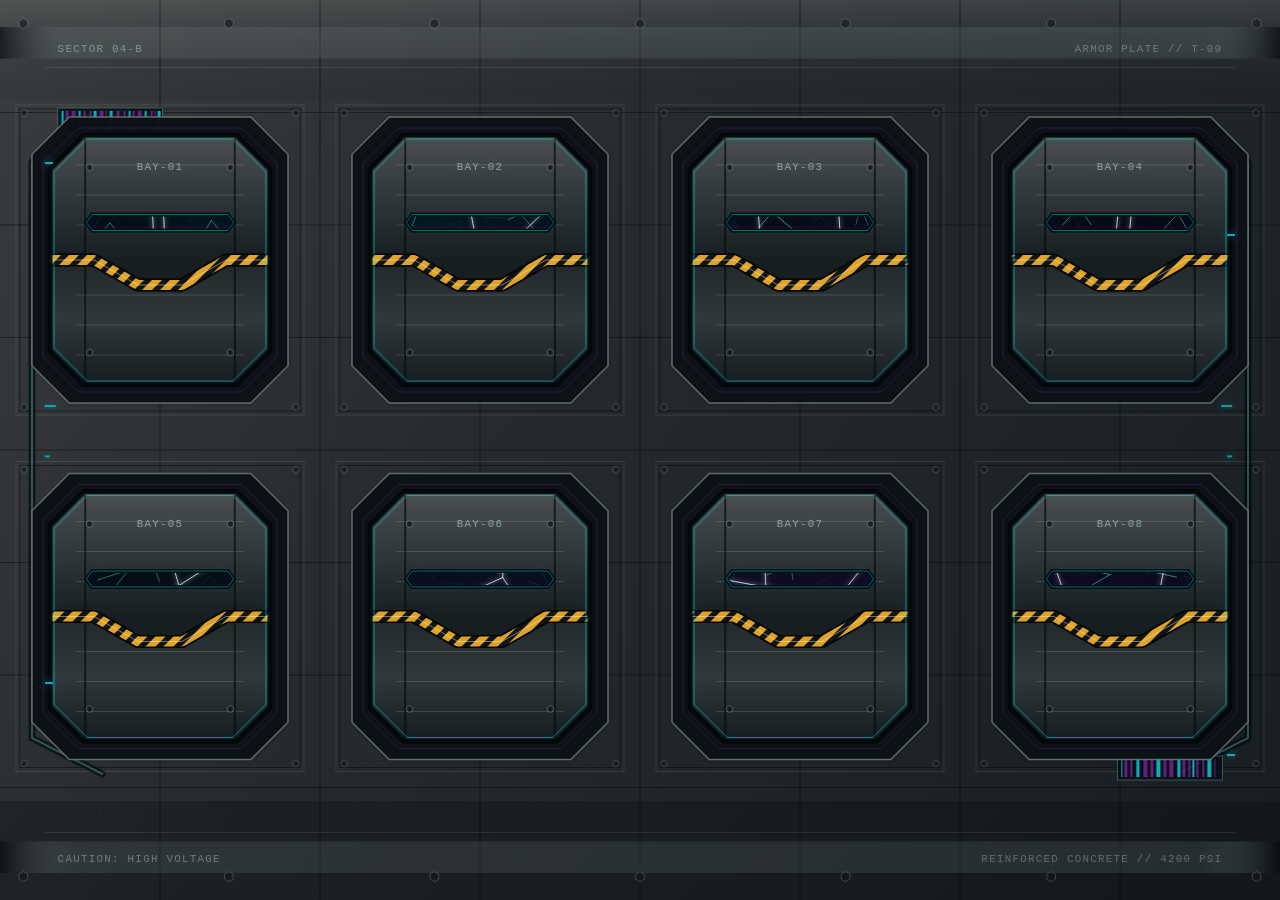
==== commit 67b57a13: "Refine individual bulkhead unlock glow" ====
--- a/sites/main/index.html
+++ b/sites/main/index.html
@@ -10,6 +10,7 @@
 <body>
   <canvas id="scene" tabindex="0" aria-label="Interactive three-dimensional cubus navigation"></canvas>
   <canvas id="bunker-wall" aria-hidden="true"></canvas>
+  <canvas id="bunker-fx" aria-hidden="true"></canvas>
   <div class="bunker-leds" aria-hidden="true">
     <span class="bunker-led bunker-led--left-top"></span>
     <span class="bunker-led bunker-led--right-top"></span>
--- a/sites/main/static/css/style.css
+++ b/sites/main/static/css/style.css
@@ -37,6 +37,9 @@
   pointer-events: auto;
 }
 
+#scene.is-wall-hovered { cursor: pointer; }
+#scene.is-cube-hovered { cursor: pointer; }
+
 #bunker-wall {
   position: fixed;
   z-index: 2;
@@ -47,9 +50,19 @@
   pointer-events: none;
 }
 
+#bunker-fx {
+  position: fixed;
+  z-index: 3;
+  inset: 0;
+  display: block;
+  width: 100vw;
+  height: 100vh;
+  pointer-events: none;
+}
+
 .bunker-leds {
   position: fixed;
-  z-index: 3;
+  z-index: 4;
   inset: 0;
   pointer-events: none;
 }
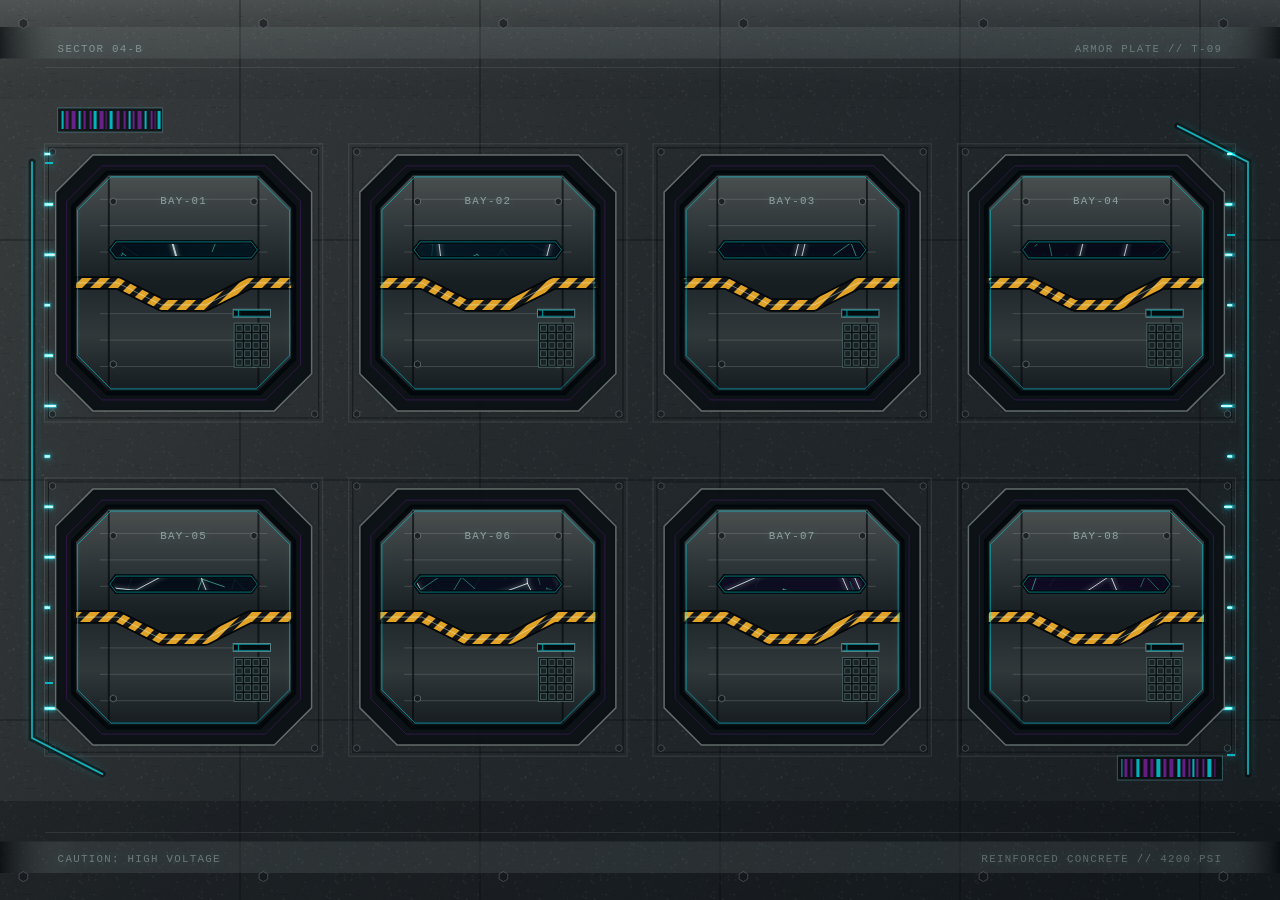
==== commit 0f455695: "Add site convention metadata files" ====
--- a/sites/main/index.html
+++ b/sites/main/index.html
@@ -4,7 +4,11 @@
   <meta charset="utf-8">
   <meta name="viewport" content="width=device-width, initial-scale=1, viewport-fit=cover">
   <meta name="theme-color" content="#08080c">
+  <meta name="description" content="An interactive visual gateway to cubus.sh.">
   <title>cubus.sh</title>
+  <link rel="canonical" href="https://cubus.sh/">
+  <link rel="icon" href="/favicon.ico" sizes="any">
+  <link rel="manifest" href="/site.webmanifest">
   <link rel="stylesheet" href="static/css/style.css">
 </head>
 <body>
--- a/sites/main/static/css/style.css
+++ b/sites/main/static/css/style.css
@@ -1,8 +1,6 @@
 :root {
   color-scheme: dark;
   --void: #05050e;
-  --signal: #00ff66;
-  --ice: #efffff;
 }
 
 * { box-sizing: border-box; }
@@ -18,9 +16,6 @@
 
 body {
   position: relative;
-  color: var(--ice);
-  font-family: "SFMono-Regular", Consolas, "Liberation Mono", Menlo, monospace;
-  -webkit-font-smoothing: antialiased;
 }
 
 #scene {
@@ -29,15 +24,13 @@
   z-index: 0;
   width: 100vw;
   height: 100vh;
+  height: 100dvh;
   outline: none;
   touch-action: none;
   cursor: default;
-  opacity: 1;
-  visibility: visible;
-  pointer-events: auto;
 }
 
-#scene.is-wall-hovered { cursor: pointer; }
+#scene.is-wall-hovered,
 #scene.is-cube-hovered { cursor: pointer; }
 
 #bunker-wall {
@@ -47,6 +40,7 @@
   display: block;
   width: 100vw;
   height: 100vh;
+  height: 100dvh;
   pointer-events: none;
 }
 
@@ -57,6 +51,7 @@
   display: block;
   width: 100vw;
   height: 100vh;
+  height: 100dvh;
   pointer-events: none;
 }
 
@@ -81,6 +76,14 @@
 .bunker-led--left-bottom { bottom: 24%; left: 3.5%; animation-delay: -.7s; }
 .bunker-led--right-bottom { right: 3.5%; bottom: 16%; animation-delay: -2.1s; }
 
+@media (orientation: portrait) {
+  .bunker-led { width: 7px; }
+  .bunker-led--left-top { top: 27%; left: 2.5%; }
+  .bunker-led--right-top { top: 50%; right: 2.5%; }
+  .bunker-led--left-bottom { bottom: 27%; left: 2.5%; }
+  .bunker-led--right-bottom { right: 2.5%; bottom: 4%; }
+}
+
 @keyframes bunker-led-blink {
   0%, 34% { opacity: .24; }
   37%, 46% { opacity: .82; }
